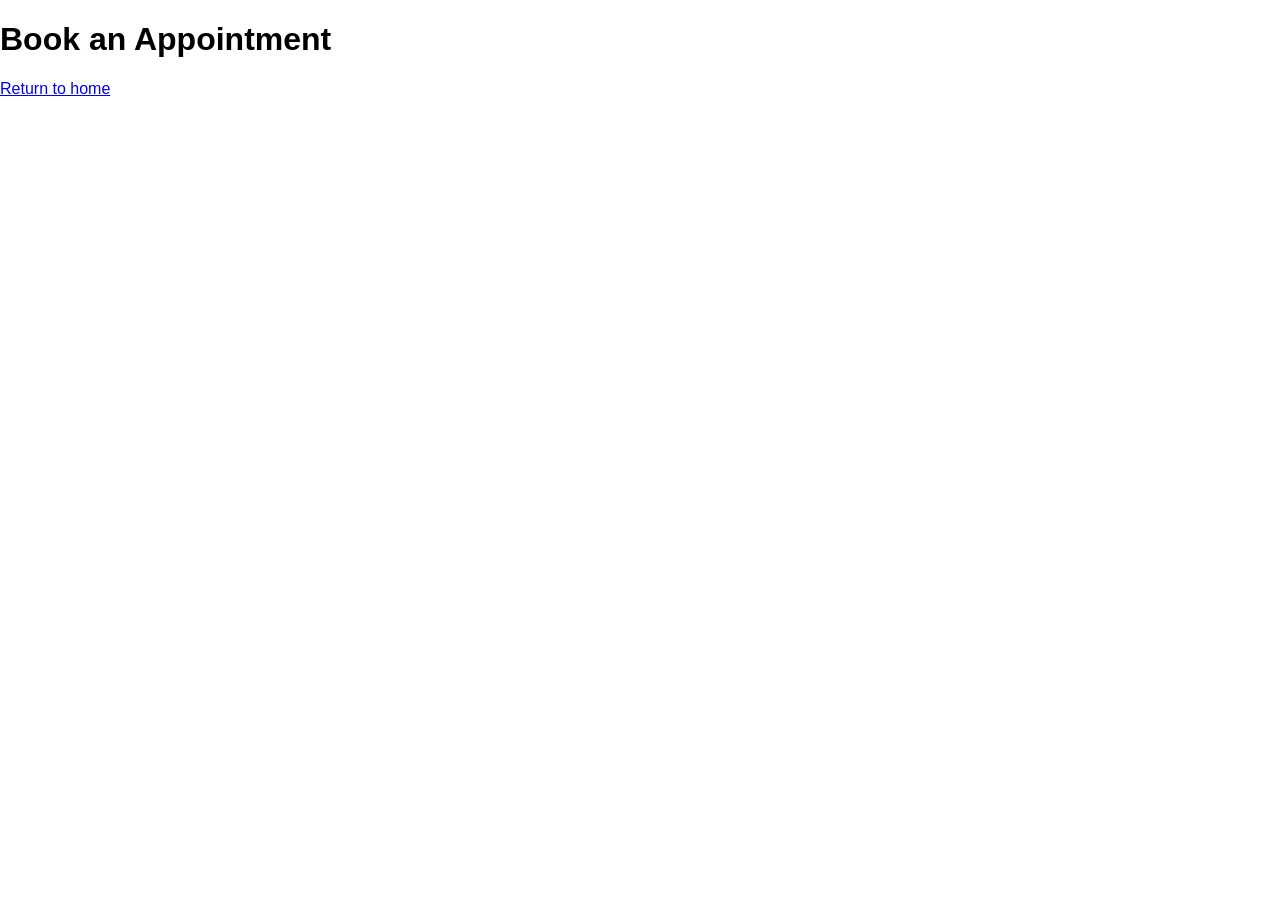
==== appointment.html @ 9d94246f "Phase 1: Set up clinic appointment project" ====
<!DOCTYPE html>
<html lang="en">
<head>
  <meta charset="UTF-8">
  <meta name="viewport" content="width=device-width, initial-scale=1.0">
  <title>Book an Appointment | Clinic Appointment Booking System</title>
  <link rel="stylesheet" href="css/style.css">
</head>
<body>
  <main>
    <h1>Book an Appointment</h1>
    <a href="index.html">Return to home</a>
  </main>
  <script src="js/script.js"></script>
</body>
</html>
---- css/style.css ----
/* Shared styles for the clinic pages. */
body {
  margin: 0;
  font-family: Arial, sans-serif;
}
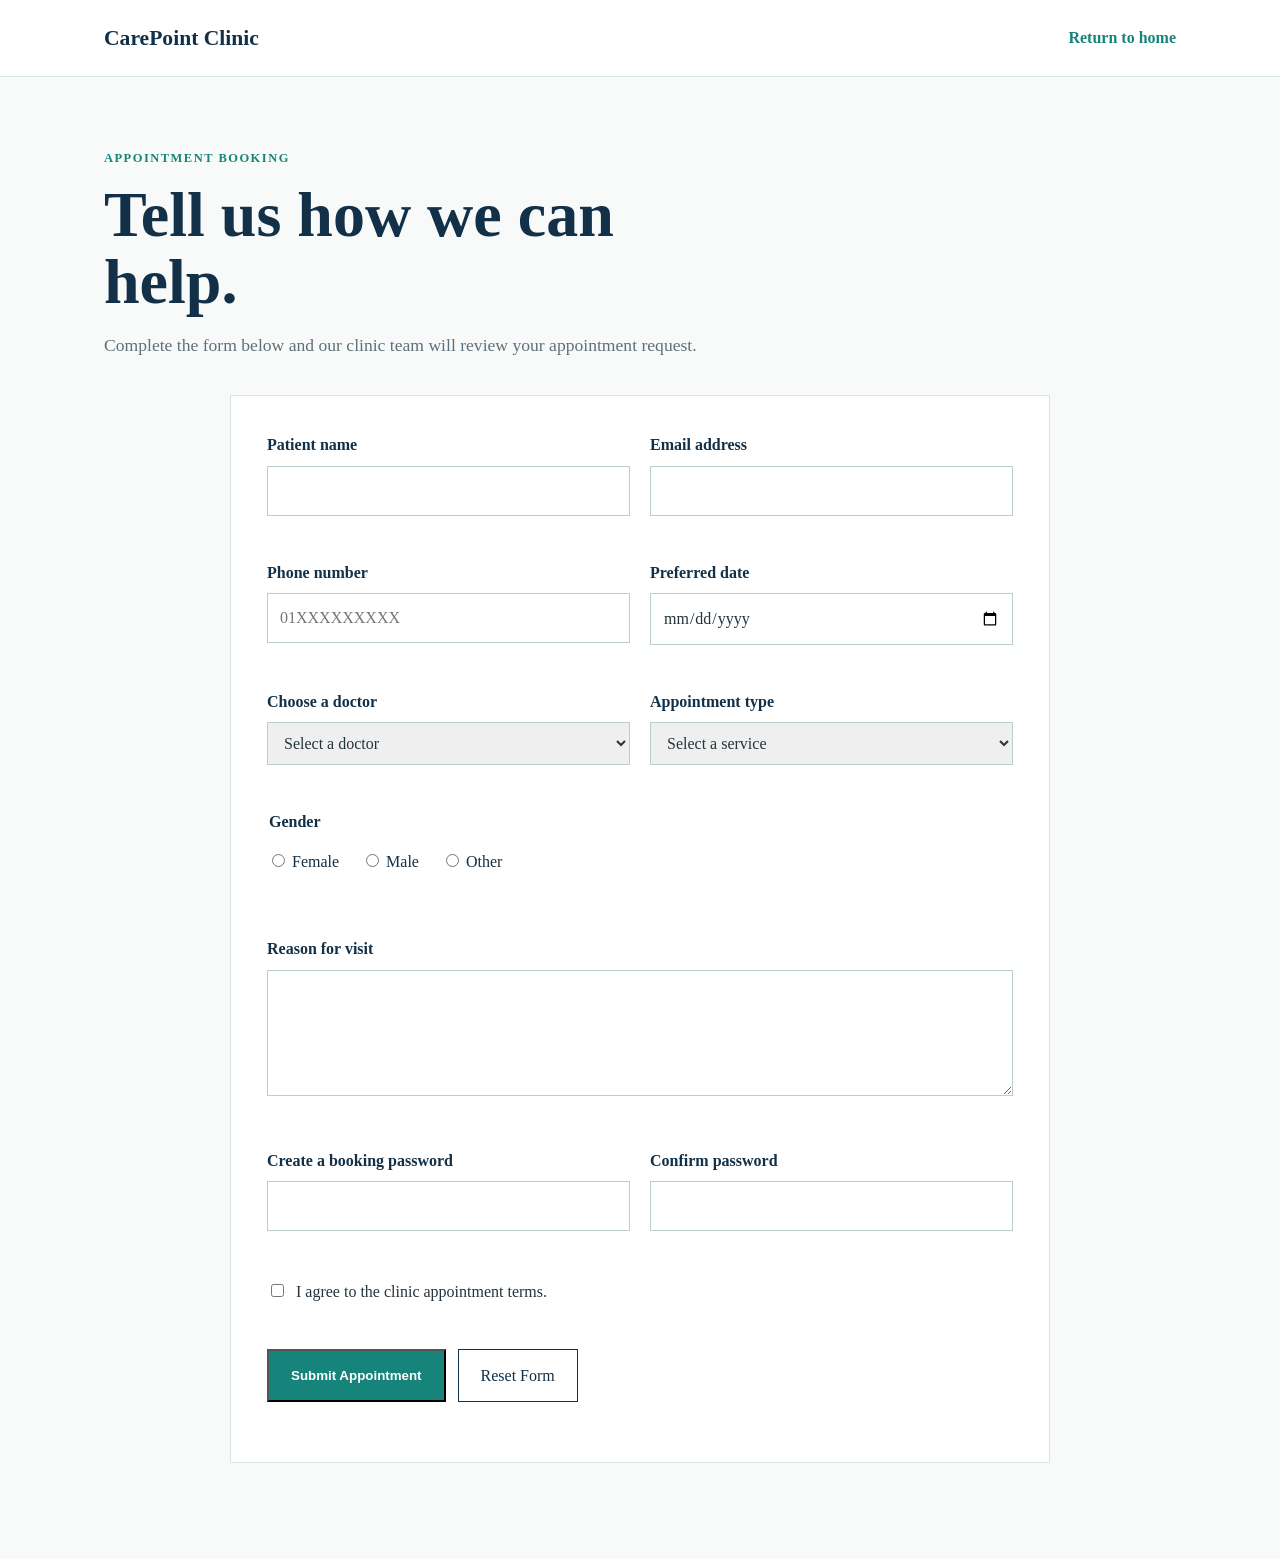
==== commit 32001581: "Phase 3: Build clinic appointment form" ====
--- a/appointment.html
+++ b/appointment.html
@@ -7,9 +7,109 @@
   <link rel="stylesheet" href="css/style.css">
 </head>
 <body>
-  <main>
-    <h1>Book an Appointment</h1>
-    <a href="index.html">Return to home</a>
+  <header class="site-header">
+    <nav class="navbar container" aria-label="Main navigation">
+      <a class="brand" href="index.html">CarePoint Clinic</a>
+      <a class="back-link" href="index.html">Return to home</a>
+    </nav>
+  </header>
+
+  <main class="appointment-main container">
+    <div class="form-introduction">
+      <p class="eyebrow">Appointment booking</p>
+      <h1>Tell us how we can help.</h1>
+      <p>Complete the form below and our clinic team will review your appointment request.</p>
+    </div>
+
+    <form class="appointment-form" id="appointment-form" novalidate>
+      <div class="form-row">
+        <div class="form-field">
+          <label for="patient-name">Patient name</label>
+          <input id="patient-name" name="patientName" type="text" required>
+          <small class="error-message" id="patient-name-error"></small>
+        </div>
+        <div class="form-field">
+          <label for="email">Email address</label>
+          <input id="email" name="email" type="email" required>
+          <small class="error-message" id="email-error"></small>
+        </div>
+      </div>
+
+      <div class="form-row">
+        <div class="form-field">
+          <label for="phone">Phone number</label>
+          <input id="phone" name="phone" type="tel" placeholder="01XXXXXXXXX" required>
+          <small class="error-message" id="phone-error"></small>
+        </div>
+        <div class="form-field">
+          <label for="appointment-date">Preferred date</label>
+          <input id="appointment-date" name="appointmentDate" type="date" required>
+          <small class="error-message" id="appointment-date-error"></small>
+        </div>
+      </div>
+
+      <div class="form-row">
+        <div class="form-field">
+          <label for="doctor">Choose a doctor</label>
+          <select id="doctor" name="doctor" required>
+            <option value="">Select a doctor</option>
+            <option value="Dr. Samira Rahman">Dr. Samira Rahman</option>
+            <option value="Dr. Arif Hasan">Dr. Arif Hasan</option>
+            <option value="Dr. Nadia Karim">Dr. Nadia Karim</option>
+          </select>
+          <small class="error-message" id="doctor-error"></small>
+        </div>
+        <div class="form-field">
+          <label for="appointment-type">Appointment type</label>
+          <select id="appointment-type" name="appointmentType" required>
+            <option value="">Select a service</option>
+            <option value="General Consultation">General Consultation</option>
+            <option value="Dental Care">Dental Care</option>
+            <option value="Specialist Consultation">Specialist Consultation</option>
+          </select>
+          <small class="error-message" id="appointment-type-error"></small>
+        </div>
+      </div>
+
+      <fieldset class="form-field radio-field">
+        <legend>Gender</legend>
+        <label><input type="radio" name="gender" value="Female" required> Female</label>
+        <label><input type="radio" name="gender" value="Male"> Male</label>
+        <label><input type="radio" name="gender" value="Other"> Other</label>
+        <small class="error-message" id="gender-error"></small>
+      </fieldset>
+
+      <div class="form-field">
+        <label for="reason">Reason for visit</label>
+        <textarea id="reason" name="reason" rows="4" required></textarea>
+        <small class="error-message" id="reason-error"></small>
+      </div>
+
+      <div class="form-row">
+        <div class="form-field">
+          <label for="password">Create a booking password</label>
+          <input id="password" name="password" type="password" required>
+          <small class="error-message" id="password-error"></small>
+        </div>
+        <div class="form-field">
+          <label for="confirm-password">Confirm password</label>
+          <input id="confirm-password" name="confirmPassword" type="password" required>
+          <small class="error-message" id="confirm-password-error"></small>
+        </div>
+      </div>
+
+      <label class="checkbox-field" for="terms">
+        <input id="terms" name="terms" type="checkbox" required>
+        I agree to the clinic appointment terms.
+      </label>
+      <small class="error-message" id="terms-error"></small>
+
+      <div class="form-actions">
+        <button class="button primary-button" type="submit">Submit Appointment</button>
+        <button class="button reset-button" type="reset">Reset Form</button>
+      </div>
+      <div class="success-message" id="success-message" role="status"></div>
+    </form>
   </main>
   <script src="js/script.js"></script>
 </body>
--- a/css/style.css
+++ b/css/style.css
@@ -1,5 +1,406 @@
-/* Shared styles for the clinic pages. */
+:root {
+  --navy: #123047;
+  --teal: #16847b;
+  --light-teal: #e8f5f2;
+  --cream: #f7faf8;
+  --text: #24343d;
+  --muted: #5f7078;
+  --white: #ffffff;
+  --border: #d8e5e2;
+}
+
+* {
+  box-sizing: border-box;
+}
+
 body {
   margin: 0;
-  font-family: Arial, sans-serif;
-}
+  background: var(--cream);
+  color: var(--text);
+  font-family: Georgia, 'Times New Roman', serif;
+  line-height: 1.6;
+}
+
+a {
+  color: inherit;
+  text-decoration: none;
+}
+
+.container {
+  margin: 0 auto;
+  max-width: 1120px;
+  padding-left: 24px;
+  padding-right: 24px;
+}
+
+.site-header {
+  background: var(--white);
+  border-bottom: 1px solid var(--border);
+}
+
+.navbar {
+  align-items: center;
+  display: flex;
+  justify-content: space-between;
+  min-height: 76px;
+}
+
+.brand {
+  color: var(--navy);
+  font-size: 1.35rem;
+  font-weight: bold;
+}
+
+.nav-links {
+  align-items: center;
+  display: flex;
+  gap: 24px;
+}
+
+.nav-links a {
+  color: var(--muted);
+  font-size: 0.95rem;
+}
+
+.nav-links a:hover,
+.nav-links .active {
+  color: var(--teal);
+}
+
+.nav-links .nav-button {
+  background: var(--teal);
+  color: var(--white);
+  padding: 10px 16px;
+}
+
+.menu-toggle {
+  background: var(--white);
+  border: 1px solid var(--border);
+  color: var(--navy);
+  cursor: pointer;
+  display: none;
+  padding: 8px 12px;
+}
+
+.hero {
+  background: linear-gradient(115deg, var(--light-teal), #f7f1e8);
+  padding: 96px 0 104px;
+}
+
+.hero-content {
+  max-width: 760px;
+}
+
+.eyebrow {
+  color: var(--teal);
+  font-size: 0.78rem;
+  font-weight: bold;
+  letter-spacing: 0.12em;
+  margin: 0 0 12px;
+  text-transform: uppercase;
+}
+
+h1,
+h2,
+h3,
+p {
+  margin-top: 0;
+}
+
+h1 {
+  color: var(--navy);
+  font-size: clamp(2.5rem, 6vw, 4.8rem);
+  line-height: 1.05;
+  margin-bottom: 22px;
+  max-width: 680px;
+}
+
+.hero-description {
+  color: var(--muted);
+  font-size: 1.15rem;
+  max-width: 560px;
+}
+
+.hero-actions {
+  display: flex;
+  flex-wrap: wrap;
+  gap: 12px;
+  margin-top: 32px;
+}
+
+.button {
+  display: inline-block;
+  font-weight: bold;
+  padding: 13px 22px;
+}
+
+.primary-button {
+  background: var(--teal);
+  color: var(--white);
+}
+
+.secondary-button {
+  border: 1px solid var(--navy);
+  color: var(--navy);
+}
+
+.services-section {
+  padding-bottom: 100px;
+  padding-top: 88px;
+}
+
+.section-heading {
+  margin-bottom: 36px;
+  max-width: 600px;
+}
+
+.section-heading h2 {
+  color: var(--navy);
+  font-size: 2.3rem;
+  line-height: 1.15;
+  margin-bottom: 12px;
+}
+
+.section-heading p:last-child,
+.service-card p,
+.site-footer p {
+  color: var(--muted);
+}
+
+.service-grid {
+  display: grid;
+  gap: 20px;
+  grid-template-columns: repeat(3, 1fr);
+}
+
+.service-card {
+  background: var(--white);
+  border: 1px solid var(--border);
+  padding: 28px;
+}
+
+.service-icon {
+  align-items: center;
+  background: var(--light-teal);
+  color: var(--teal);
+  display: flex;
+  font-size: 0.8rem;
+  font-weight: bold;
+  height: 48px;
+  justify-content: center;
+  margin-bottom: 24px;
+  width: 48px;
+}
+
+.service-card h3 {
+  color: var(--navy);
+  font-size: 1.25rem;
+}
+
+.text-link {
+  color: var(--teal);
+  font-weight: bold;
+}
+
+.site-footer {
+  background: var(--navy);
+  color: var(--white);
+  padding: 52px 0;
+}
+
+.footer-content {
+  display: grid;
+  gap: 32px;
+  grid-template-columns: 1.5fr 1fr 1fr;
+}
+
+.site-footer h2,
+.site-footer h3 {
+  margin-bottom: 10px;
+}
+
+.site-footer p {
+  color: #c4d3d5;
+  margin-bottom: 0;
+}
+
+.social-links {
+  display: flex;
+  flex-direction: column;
+  gap: 6px;
+}
+
+.social-links a {
+  color: #c4d3d5;
+}
+
+@media (max-width: 760px) {
+  .menu-toggle {
+    display: block;
+  }
+
+  .nav-links {
+    background: var(--white);
+    border-top: 1px solid var(--border);
+    display: none;
+    flex-direction: column;
+    gap: 16px;
+    left: 0;
+    padding: 20px 24px;
+    position: absolute;
+    right: 0;
+    top: 76px;
+    z-index: 2;
+  }
+
+  .nav-links.open {
+    display: flex;
+  }
+
+  .navbar {
+    position: relative;
+  }
+
+  .service-grid,
+  .footer-content {
+    grid-template-columns: 1fr;
+  }
+
+  .hero {
+    padding: 72px 0 80px;
+  }
+}
+
+.back-link {
+  color: var(--teal);
+  font-weight: bold;
+}
+
+.appointment-main {
+  padding-bottom: 96px;
+  padding-top: 72px;
+}
+
+.form-introduction {
+  margin-bottom: 36px;
+  max-width: 650px;
+}
+
+.form-introduction h1 {
+  font-size: clamp(2.4rem, 5vw, 4rem);
+  margin-bottom: 16px;
+}
+
+.form-introduction > p:last-child {
+  color: var(--muted);
+  font-size: 1.1rem;
+}
+
+.appointment-form {
+  background: var(--white);
+  border: 1px solid var(--border);
+  margin: 0 auto;
+  max-width: 820px;
+  padding: 36px;
+}
+
+.form-row {
+  display: grid;
+  gap: 20px;
+  grid-template-columns: repeat(2, 1fr);
+}
+
+.form-field {
+  margin-bottom: 22px;
+}
+
+.form-field label,
+.form-field legend {
+  color: var(--navy);
+  display: block;
+  font-weight: bold;
+  margin-bottom: 8px;
+}
+
+.form-field input:not([type="radio"]):not([type="checkbox"]),
+.form-field select,
+.form-field textarea {
+  border: 1px solid #b9cfca;
+  border-radius: 0;
+  color: var(--text);
+  font: inherit;
+  padding: 11px 12px;
+  width: 100%;
+}
+
+.form-field textarea {
+  resize: vertical;
+}
+
+fieldset {
+  border: 0;
+  margin-left: 0;
+  margin-right: 0;
+  padding-left: 0;
+  padding-right: 0;
+}
+
+.radio-field {
+  margin-bottom: 22px;
+}
+
+.radio-field label {
+  display: inline-block;
+  font-weight: normal;
+  margin-right: 18px;
+}
+
+.checkbox-field {
+  color: var(--text);
+  display: block;
+  margin: 4px 0;
+}
+
+.checkbox-field input {
+  margin-right: 8px;
+}
+
+.error-message {
+  color: #b42318;
+  display: block;
+  min-height: 22px;
+  padding-top: 4px;
+}
+
+.form-actions {
+  display: flex;
+  flex-wrap: wrap;
+  gap: 12px;
+  margin-top: 18px;
+}
+
+.reset-button {
+  background: var(--white);
+  border: 1px solid var(--navy);
+  color: var(--navy);
+  cursor: pointer;
+  font: inherit;
+}
+
+.success-message {
+  color: #146c43;
+  font-weight: bold;
+  margin-top: 24px;
+}
+
+@media (max-width: 760px) {
+  .form-row {
+    grid-template-columns: 1fr;
+    gap: 0;
+  }
+
+  .appointment-form {
+    padding: 24px;
+  }
+}
+}
